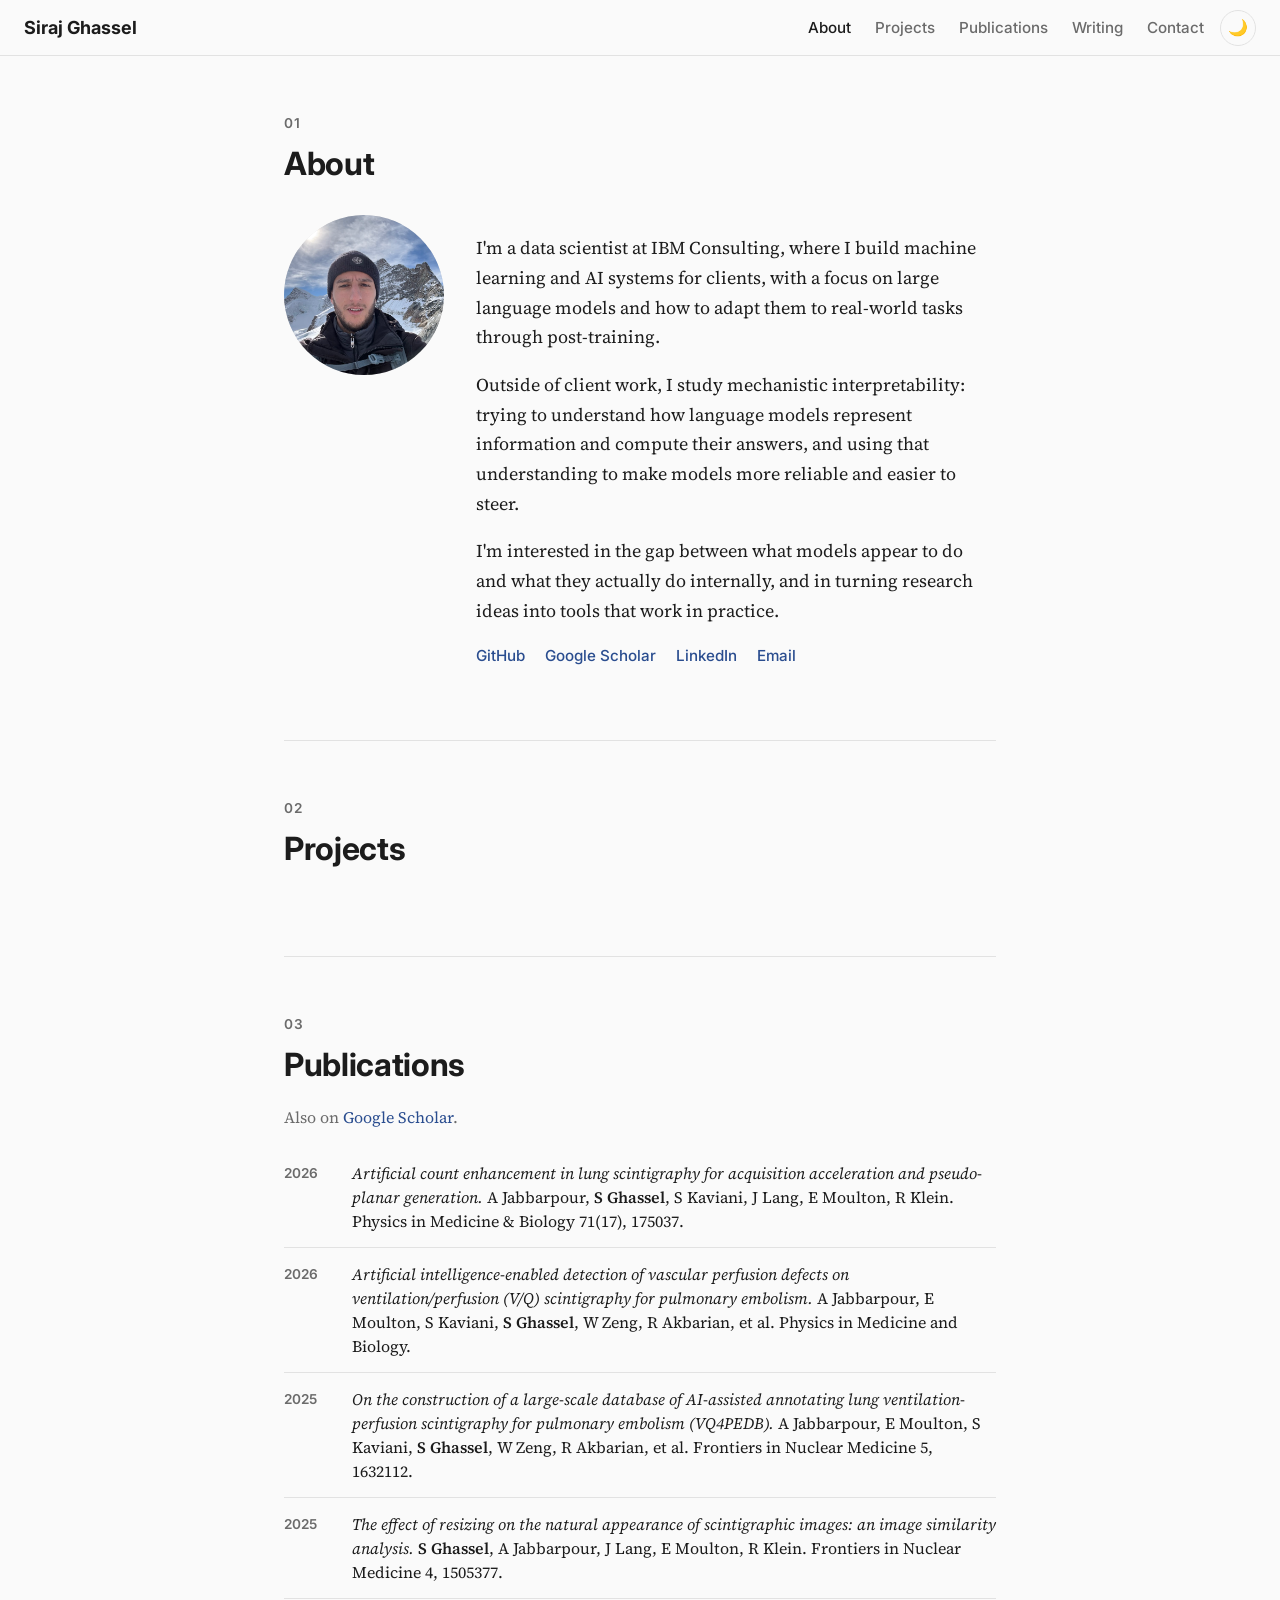
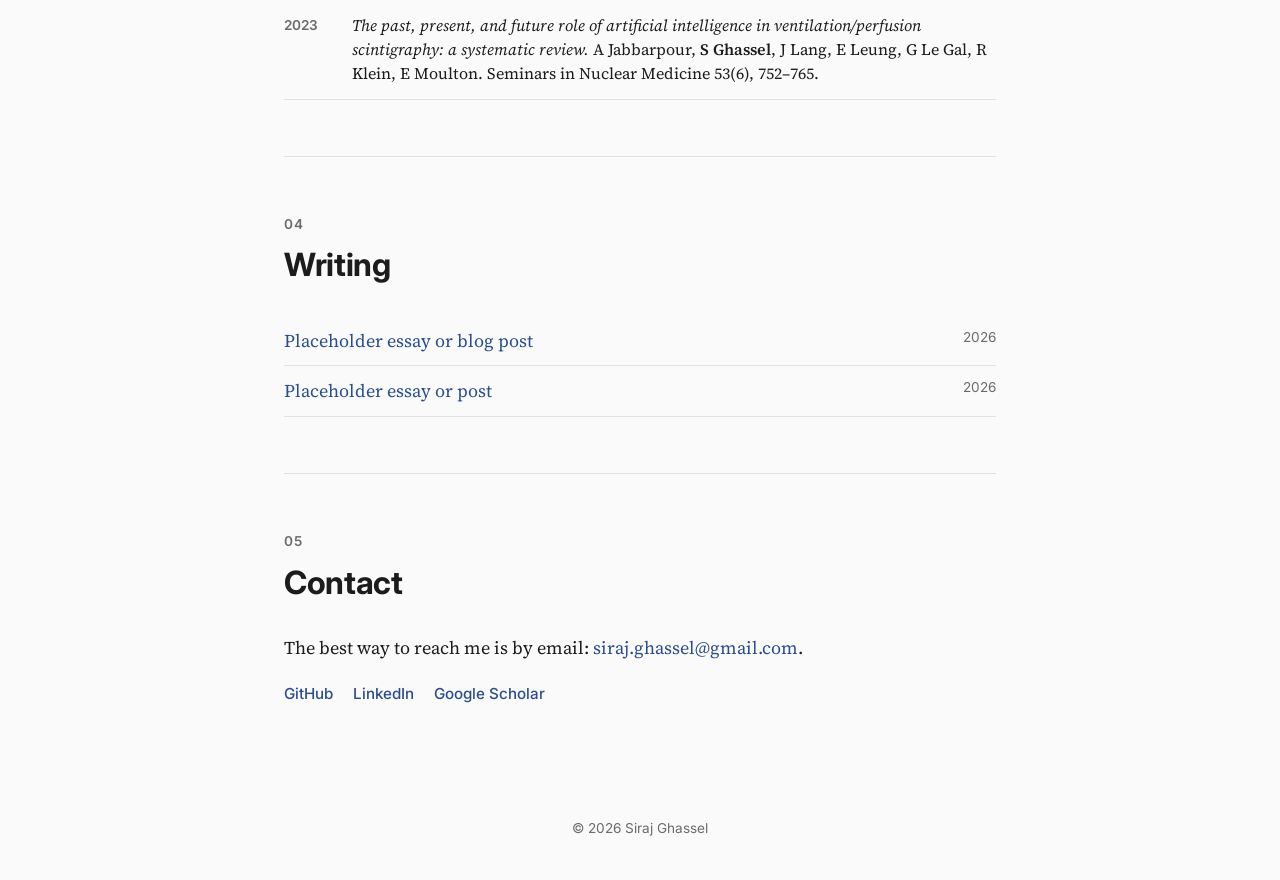
==== index.html @ a56fb069 "Add personal website Co-Authored-By: Claude Sonnet 5.5 <noreply@anthropic.com>" ====
<!doctype html>
<html lang="en">
<head>
  <meta charset="utf-8">
  <meta name="viewport" content="width=device-width, initial-scale=1">
  <title>Siraj Ghassel</title>
  <meta name="description" content="Data scientist working on LLM post-training and mechanistic interpretability.">
  <link rel="icon" href="assets/favicon.svg" type="image/svg+xml">
  <link rel="preconnect" href="https://fonts.googleapis.com">
  <link rel="preconnect" href="https://fonts.gstatic.com" crossorigin>
  <link href="https://fonts.googleapis.com/css2?family=Inter:wght@500;600;700&family=Source+Serif+4:ital,wght@0,400;0,600;1,400&display=swap" rel="stylesheet">
  <script>
    try {
      var t = localStorage.getItem("theme");
      if (t) document.documentElement.dataset.theme = t;
    } catch (e) {}
  </script>
  <link rel="stylesheet" href="style.css">
</head>
<body>
  <header class="nav">
    <a class="brand" href="#about">Siraj Ghassel</a>
    <div class="nav-right">
      <button class="theme-toggle" aria-label="Toggle dark mode">🌙</button>
      <button class="menu-toggle" aria-label="Toggle menu" aria-expanded="false">☰</button>
    </div>
    <nav id="nav-links">
      <a href="#about">About</a>
      <a href="#projects">Projects</a>
      <a href="#publications">Publications</a>
      <a href="#writing">Writing</a>
      <a href="#contact">Contact</a>
    </nav>
  </header>

  <main>
    <section id="about">
      <p class="num">01</p>
      <h2>About</h2>
      <div class="about-grid">
        <img class="photo" src="assets/photo.jpg" alt="Photo of Siraj Ghassel">
        <div>
          <!-- TODO: replace with your own bio -->
          <p>I'm a data scientist at IBM Consulting, where I build machine learning and AI systems for clients, with a focus on large language models and how to adapt them to real-world tasks through post-training.</p>
          <p>Outside of client work, I study mechanistic interpretability: trying to understand how language models represent information and compute their answers, and using that understanding to make models more reliable and easier to steer.</p>
          <p>I'm interested in the gap between what models appear to do and what they actually do internally, and in turning research ideas into tools that work in practice.</p>
          <p class="links">
            <a href="https://github.com/sirajghassel">GitHub</a>
            <a href="https://scholar.google.com/citations?hl=en&user=RYh_AkIAAAAJ">Google Scholar</a>
            <a href="#">LinkedIn</a>
            <a href="mailto:siraj.ghassel@gmail.com">Email</a>
          </p>
        </div>
      </div>
    </section>

    <section id="projects">
      <p class="num">02</p>
      <h2>Projects</h2>
      <!-- TODO: add projects -->
    </section>

    <section id="publications">
      <p class="num">03</p>
      <h2>Publications</h2>
      <p class="meta-line">Also on <a href="https://scholar.google.com/citations?hl=en&amp;user=RYh_AkIAAAAJ">Google Scholar</a>.</p>
      <ul class="pubs">
        <li><span class="year">2026</span><div><i>Artificial count enhancement in lung scintigraphy for acquisition acceleration and pseudo-planar generation.</i> A Jabbarpour, <b>S Ghassel</b>, S Kaviani, J Lang, E Moulton, R Klein. Physics in Medicine &amp; Biology 71(17), 175037.</div></li>
        <li><span class="year">2026</span><div><i>Artificial intelligence-enabled detection of vascular perfusion defects on ventilation/perfusion (V/Q) scintigraphy for pulmonary embolism.</i> A Jabbarpour, E Moulton, S Kaviani, <b>S Ghassel</b>, W Zeng, R Akbarian, et al. Physics in Medicine and Biology.</div></li>
        <li><span class="year">2025</span><div><i>On the construction of a large-scale database of AI-assisted annotating lung ventilation-perfusion scintigraphy for pulmonary embolism (VQ4PEDB).</i> A Jabbarpour, E Moulton, S Kaviani, <b>S Ghassel</b>, W Zeng, R Akbarian, et al. Frontiers in Nuclear Medicine 5, 1632112.</div></li>
        <li><span class="year">2025</span><div><i>The effect of resizing on the natural appearance of scintigraphic images: an image similarity analysis.</i> <b>S Ghassel</b>, A Jabbarpour, J Lang, E Moulton, R Klein. Frontiers in Nuclear Medicine 4, 1505377.</div></li>
        <li><span class="year">2023</span><div><i>The past, present, and future role of artificial intelligence in ventilation/perfusion scintigraphy: a systematic review.</i> A Jabbarpour, <b>S Ghassel</b>, J Lang, E Leung, G Le Gal, R Klein, E Moulton. Seminars in Nuclear Medicine 53(6), 752&ndash;765.</div></li>
      </ul>
    </section>

    <section id="writing">
      <p class="num">04</p>
      <h2>Writing</h2>
      <!-- TODO: replace with real links -->
      <ul class="list">
        <li><a href="#">Placeholder essay or blog post</a> <span class="meta">2026</span></li>
        <li><a href="#">Placeholder essay or post</a> <span class="meta">2026</span></li>
      </ul>
    </section>

    <section id="contact">
      <p class="num">05</p>
      <h2>Contact</h2>
      <p>The best way to reach me is by email: <a href="mailto:siraj.ghassel@gmail.com">siraj.ghassel@gmail.com</a>.</p>
      <p class="links">
        <a href="https://github.com/sirajghassel">GitHub</a>
        <a href="#">LinkedIn</a>
        <a href="https://scholar.google.com/citations?hl=en&user=RYh_AkIAAAAJ">Google Scholar</a>
      </p>
    </section>
  </main>

  <footer>&copy; <span id="year"></span> Siraj Ghassel</footer>
  <script src="script.js"></script>
</body>
</html>
---- style.css ----
:root {
  --bg: #fafafa;
  --fg: #1c1c1c;
  --muted: #6b6b6b;
  --line: #e2e2e2;
  --card: #ffffff;
  --accent: #2a4d8f;
  --sans: "Inter", system-ui, -apple-system, "Segoe UI", sans-serif;
  --serif: "Source Serif 4", Georgia, serif;
}

@media (prefers-color-scheme: dark) {
  :root:not([data-theme="light"]) {
    --bg: #131313;
    --fg: #e8e8e8;
    --muted: #9a9a9a;
    --line: #2c2c2c;
    --card: #1b1b1b;
    --accent: #8fb0ff;
  }
}

:root[data-theme="dark"] {
  --bg: #131313;
  --fg: #e8e8e8;
  --muted: #9a9a9a;
  --line: #2c2c2c;
  --card: #1b1b1b;
  --accent: #8fb0ff;
}

.theme-toggle {
  background: none; border: 1px solid var(--line); color: var(--fg);
  width: 36px; height: 36px; border-radius: 50%;
  font-size: 1rem; line-height: 1; cursor: pointer;
}
.theme-toggle:hover { border-color: var(--muted); }
.nav-right { display: flex; align-items: center; gap: 12px; order: 3; }
.nav nav { margin-left: auto; margin-right: 16px; }

* { box-sizing: border-box; }
html { scroll-behavior: smooth; scroll-padding-top: 72px; }

body {
  margin: 0;
  background: var(--bg);
  color: var(--fg);
  font-family: var(--serif);
  font-size: 1.125rem;
  line-height: 1.65;
}

a { color: var(--accent); text-decoration: none; }
a:hover { text-decoration: underline; }
code { font-size: 0.9em; background: var(--line); padding: 0.1em 0.35em; border-radius: 3px; }

h2, h3, .brand, nav a, .num, .card-num {
  font-family: var(--sans);
}

/* Nav */
.nav {
  position: fixed;
  top: 0; left: 0; right: 0;
  z-index: 10;
  display: flex;
  align-items: center;
  justify-content: space-between;
  padding: 0 24px;
  height: 56px;
  background: color-mix(in srgb, var(--bg) 90%, transparent);
  backdrop-filter: blur(8px);
  border-bottom: 1px solid var(--line);
}
.brand { font-weight: 700; color: var(--fg); }
nav { display: flex; gap: 24px; }
nav a { color: var(--muted); font-weight: 500; font-size: 0.95rem; }
nav a:hover, nav a.active { color: var(--fg); text-decoration: none; }
.menu-toggle {
  display: none;
  background: none; border: 0; color: var(--fg);
  font-size: 1.4rem; cursor: pointer;
}

/* Layout */
main { max-width: 760px; margin: 0 auto; padding: 56px 24px 0; }
section { padding: 56px 0; border-bottom: 1px solid var(--line); }
section:last-child { border-bottom: 0; }

.num { margin: 0; color: var(--muted); font-size: 0.85rem; font-weight: 600; letter-spacing: 0.08em; }
h2 { margin: 4px 0 24px; font-size: 2rem; font-weight: 700; letter-spacing: -0.01em; }
h3 { margin: 0 0 6px; font-size: 1.15rem; font-weight: 600; }

.about-grid { display: grid; grid-template-columns: 160px 1fr; gap: 32px; align-items: start; }
.photo { width: 160px; height: 160px; border-radius: 50%; object-fit: cover; object-position: 43% 45%; background: var(--line); }

.links { display: flex; flex-wrap: wrap; gap: 8px 20px; font-family: var(--sans); font-size: 0.95rem; font-weight: 500; }

.card {
  position: relative;
  padding: 20px 24px 20px 64px;
  margin-bottom: 16px;
  background: var(--card);
  border: 1px solid var(--line);
  border-radius: 8px;
}
.card p { margin: 0; color: var(--muted); }
.card-num { position: absolute; left: 24px; top: 22px; color: var(--muted); font-size: 0.85rem; font-weight: 600; }

.list { list-style: none; margin: 0; padding: 0; }
.list li { display: flex; justify-content: space-between; gap: 16px; padding: 10px 0; border-bottom: 1px solid var(--line); }
.meta { color: var(--muted); font-family: var(--sans); font-size: 0.85rem; white-space: nowrap; }

.meta-line { margin-top: -12px; color: var(--muted); font-size: 1rem; }
.pubs { list-style: none; margin: 0; padding: 0; }
.pubs li { display: grid; grid-template-columns: 56px 1fr; gap: 12px; padding: 14px 0; border-bottom: 1px solid var(--line); font-size: 1rem; line-height: 1.5; }
.pubs .year { font-family: var(--sans); font-size: 0.85rem; font-weight: 600; color: var(--muted); padding-top: 2px; }
.pubs b { font-weight: 600; }

footer { text-align: center; padding: 40px 24px; color: var(--muted); font-family: var(--sans); font-size: 0.85rem; }

/* Mobile */
@media (max-width: 640px) {
  .menu-toggle { display: block; }
  nav {
    display: none;
    position: absolute; top: 56px; left: 0; right: 0;
    flex-direction: column; gap: 0;
    background: var(--bg);
    border-bottom: 1px solid var(--line);
  }
  nav.open { display: flex; }
  nav a { padding: 14px 24px; }
  .about-grid { grid-template-columns: 1fr; }
  h2 { font-size: 1.6rem; }
}
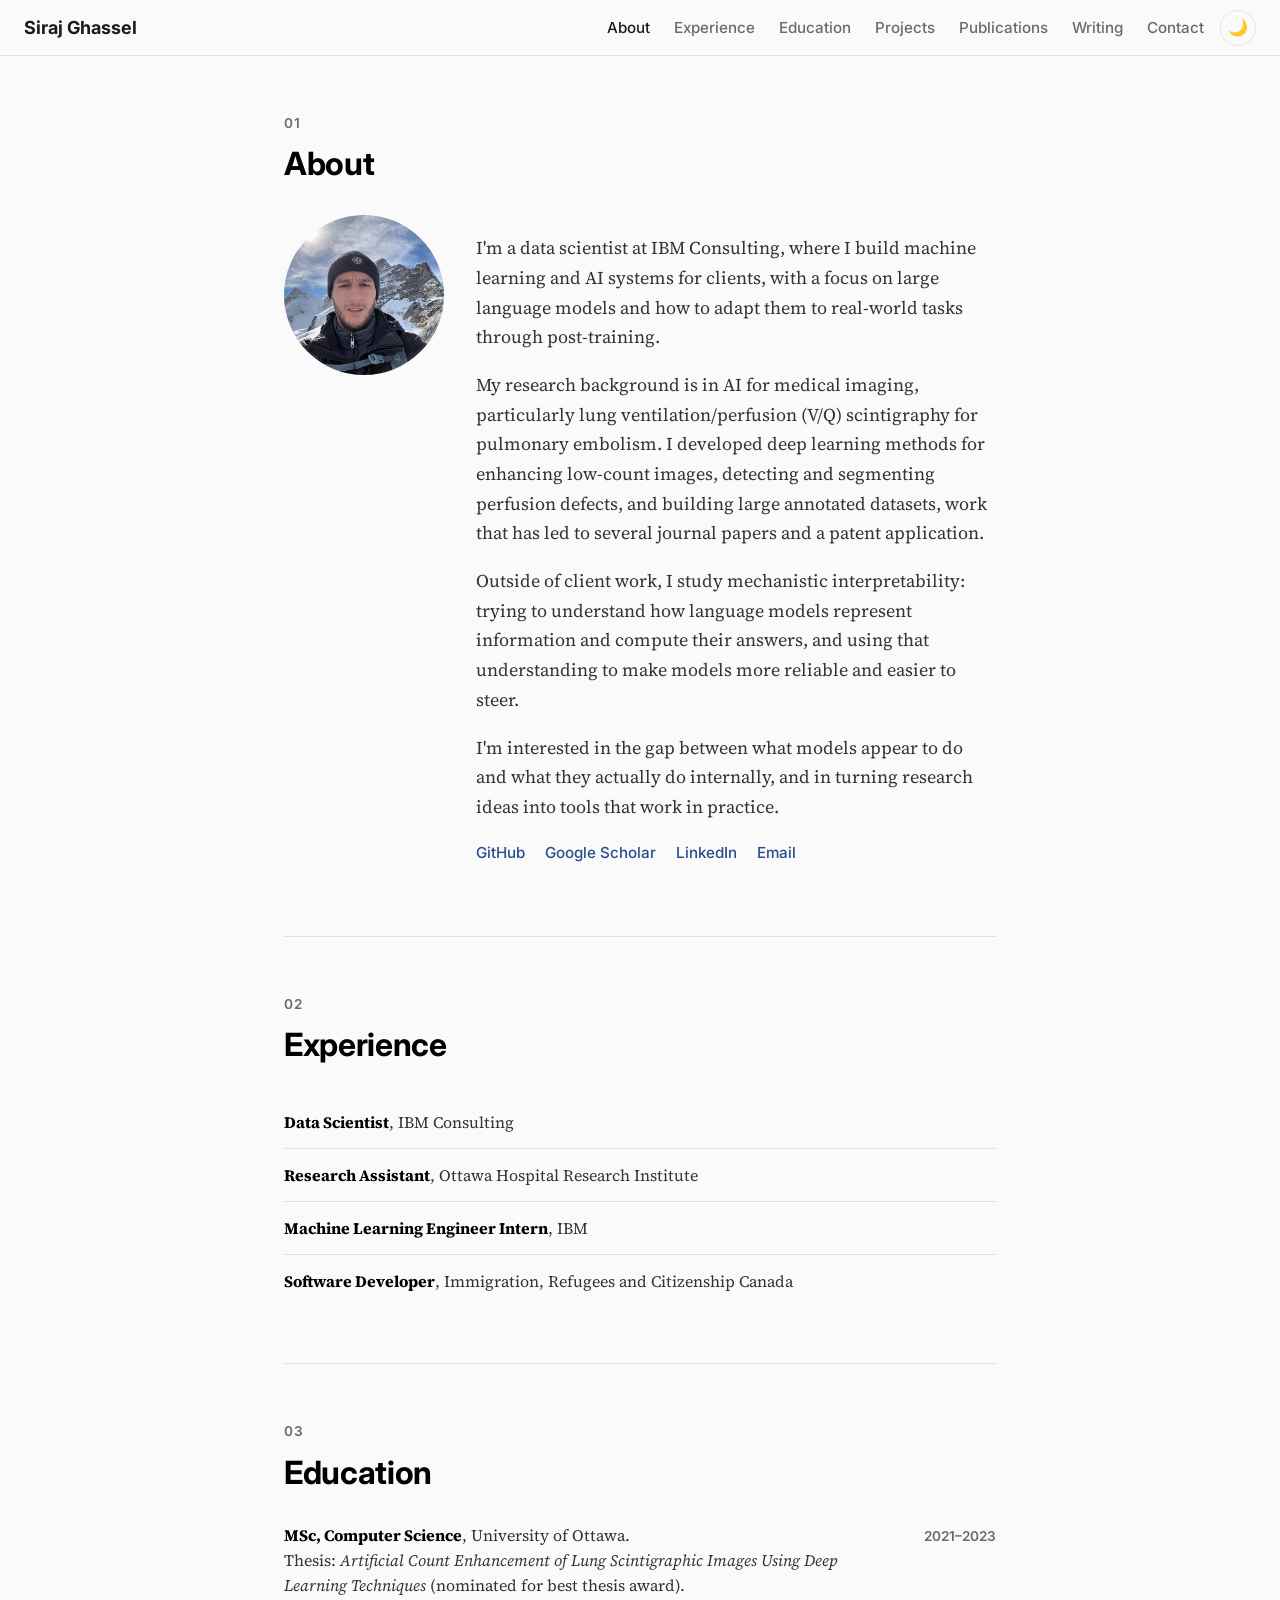
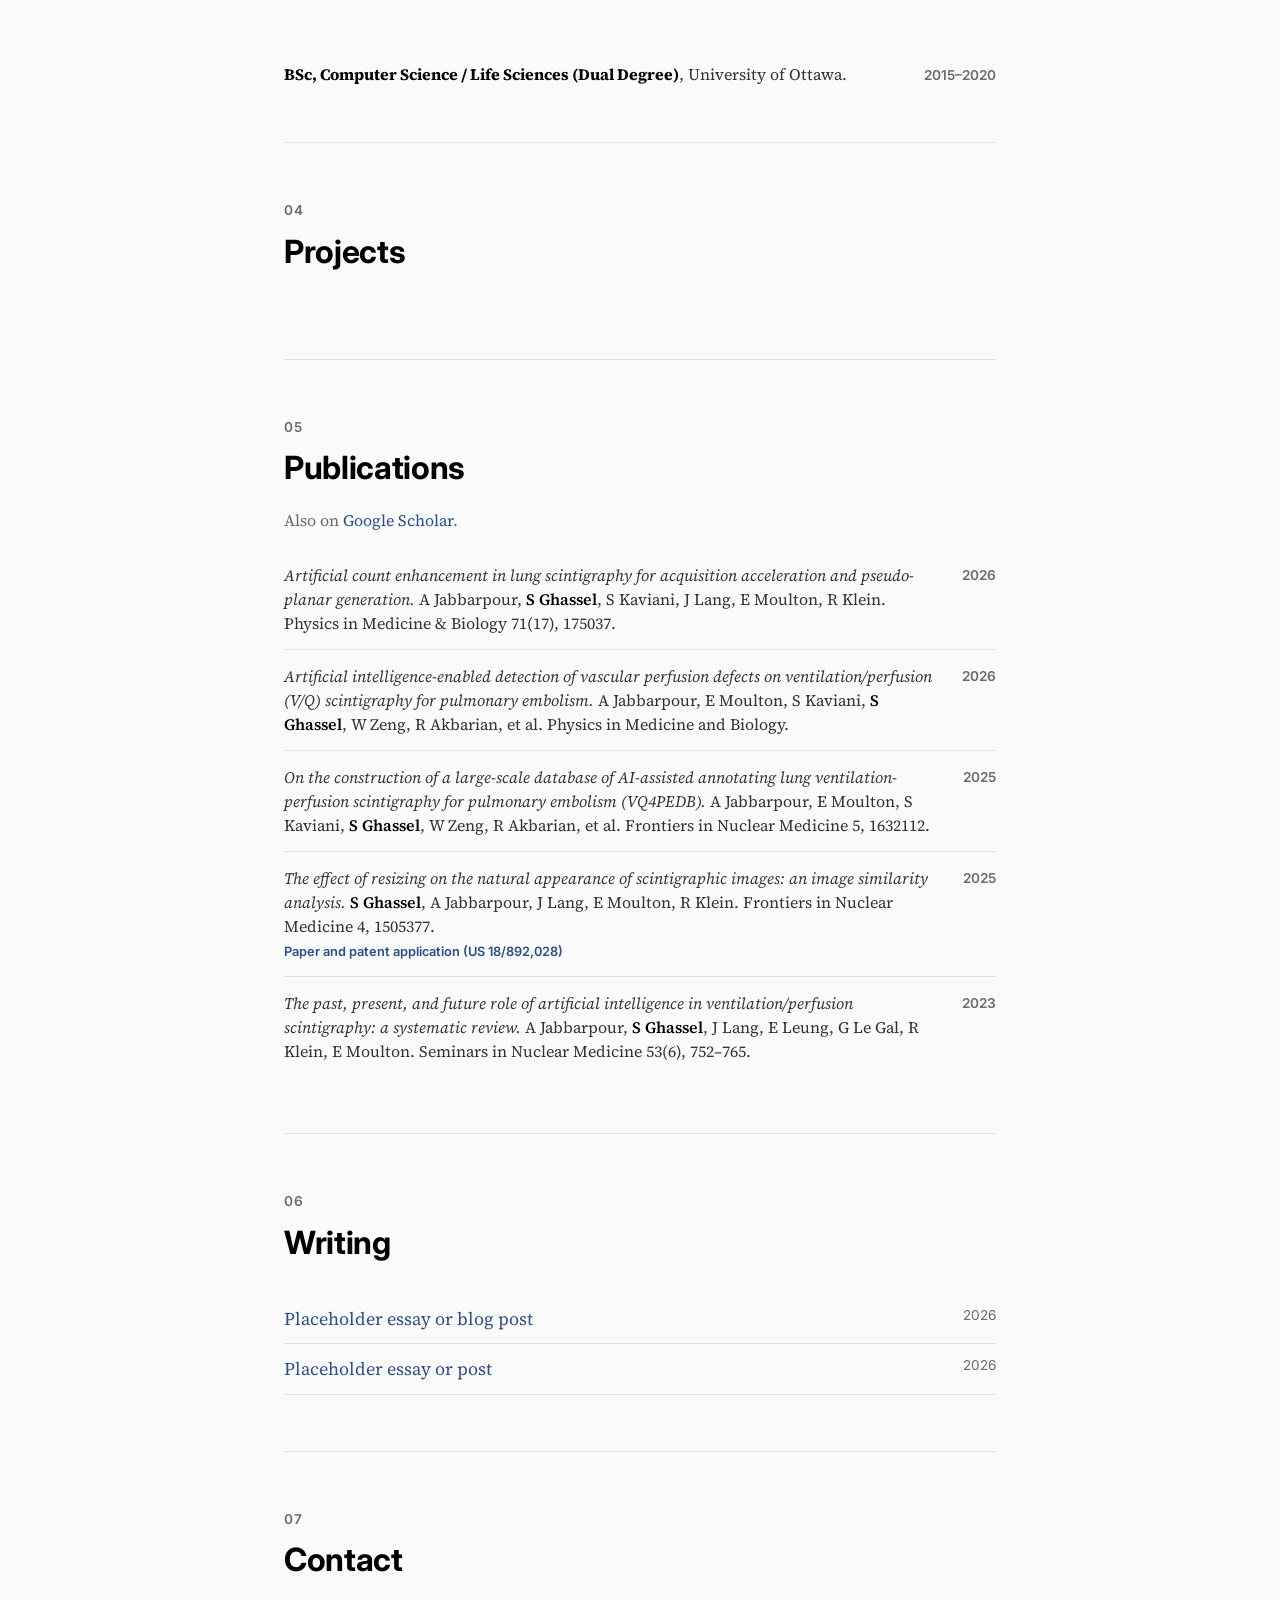
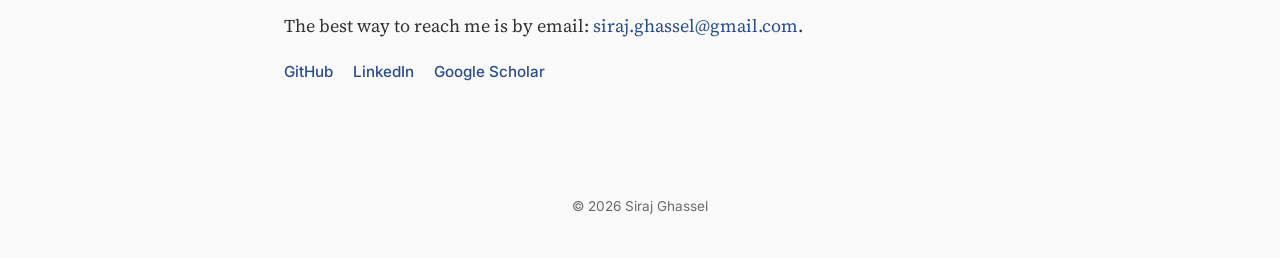
==== commit de501695: "Add experience, education, publications, projects, dark mode, and layout updates Co-Authored-By: Cla" ====
--- a/index.html
+++ b/index.html
@@ -8,7 +8,7 @@
   <link rel="icon" href="assets/favicon.svg" type="image/svg+xml">
   <link rel="preconnect" href="https://fonts.googleapis.com">
   <link rel="preconnect" href="https://fonts.gstatic.com" crossorigin>
-  <link href="https://fonts.googleapis.com/css2?family=Inter:wght@500;600;700&family=Source+Serif+4:ital,wght@0,400;0,600;1,400&display=swap" rel="stylesheet">
+  <link href="https://fonts.googleapis.com/css2?family=Inter:wght@500;600;700&family=Source+Serif+4:ital,wght@0,400;0,600;0,700;1,400&display=swap" rel="stylesheet">
   <script>
     try {
       var t = localStorage.getItem("theme");
@@ -26,6 +26,8 @@
     </div>
     <nav id="nav-links">
       <a href="#about">About</a>
+      <a href="#experience">Experience</a>
+      <a href="#education">Education</a>
       <a href="#projects">Projects</a>
       <a href="#publications">Publications</a>
       <a href="#writing">Writing</a>
@@ -42,39 +44,60 @@
         <div>
           <!-- TODO: replace with your own bio -->
           <p>I'm a data scientist at IBM Consulting, where I build machine learning and AI systems for clients, with a focus on large language models and how to adapt them to real-world tasks through post-training.</p>
+          <p>My research background is in AI for medical imaging, particularly lung ventilation/perfusion (V/Q) scintigraphy for pulmonary embolism. I developed deep learning methods for enhancing low-count images, detecting and segmenting perfusion defects, and building large annotated datasets, work that has led to several journal papers and a patent application.</p>
           <p>Outside of client work, I study mechanistic interpretability: trying to understand how language models represent information and compute their answers, and using that understanding to make models more reliable and easier to steer.</p>
           <p>I'm interested in the gap between what models appear to do and what they actually do internally, and in turning research ideas into tools that work in practice.</p>
           <p class="links">
-            <a href="https://github.com/sirajghassel">GitHub</a>
-            <a href="https://scholar.google.com/citations?hl=en&user=RYh_AkIAAAAJ">Google Scholar</a>
-            <a href="#">LinkedIn</a>
+            <a href="https://github.com/sirajghassel" target="_blank" rel="noopener noreferrer">GitHub</a>
+            <a href="https://scholar.google.com/citations?hl=en&user=RYh_AkIAAAAJ" target="_blank" rel="noopener noreferrer">Google Scholar</a>
+            <a href="https://www.linkedin.com/in/siraj-ghassel/" target="_blank" rel="noopener noreferrer">LinkedIn</a>
             <a href="mailto:siraj.ghassel@gmail.com">Email</a>
           </p>
         </div>
       </div>
     </section>
 
+    <section id="experience">
+      <p class="num">02</p>
+      <h2>Experience</h2>
+      <ul class="rows plain">
+        <li><div><strong>Data Scientist</strong>, IBM Consulting</div></li>
+        <li><div><strong>Research Assistant</strong>, Ottawa Hospital Research Institute</div></li>
+        <li><div><strong>Machine Learning Engineer Intern</strong>, IBM</div></li>
+        <li><div><strong>Software Developer</strong>, Immigration, Refugees and Citizenship Canada</div></li>
+      </ul>
+    </section>
+
+    <section id="education">
+      <p class="num">03</p>
+      <h2>Education</h2>
+      <ul class="edu">
+        <li><span class="edu-dates">2021&ndash;2023</span><div><strong>MSc, Computer Science</strong>, University of Ottawa.<br>Thesis: <i>Artificial Count Enhancement of Lung Scintigraphic Images Using Deep Learning Techniques</i> (nominated for best thesis award).</div></li>
+        <li><span class="edu-dates">2015&ndash;2020</span><div><strong>BSc, Computer Science / Life Sciences (Dual Degree)</strong>, University of Ottawa.</div></li>
+      </ul>
+    </section>
+
     <section id="projects">
-      <p class="num">02</p>
+      <p class="num">04</p>
       <h2>Projects</h2>
       <!-- TODO: add projects -->
     </section>
 
     <section id="publications">
-      <p class="num">03</p>
+      <p class="num">05</p>
       <h2>Publications</h2>
-      <p class="meta-line">Also on <a href="https://scholar.google.com/citations?hl=en&amp;user=RYh_AkIAAAAJ">Google Scholar</a>.</p>
+      <p class="meta-line">Also on <a href="https://scholar.google.com/citations?hl=en&amp;user=RYh_AkIAAAAJ" target="_blank" rel="noopener noreferrer">Google Scholar</a>.</p>
       <ul class="pubs">
         <li><span class="year">2026</span><div><i>Artificial count enhancement in lung scintigraphy for acquisition acceleration and pseudo-planar generation.</i> A Jabbarpour, <b>S Ghassel</b>, S Kaviani, J Lang, E Moulton, R Klein. Physics in Medicine &amp; Biology 71(17), 175037.</div></li>
         <li><span class="year">2026</span><div><i>Artificial intelligence-enabled detection of vascular perfusion defects on ventilation/perfusion (V/Q) scintigraphy for pulmonary embolism.</i> A Jabbarpour, E Moulton, S Kaviani, <b>S Ghassel</b>, W Zeng, R Akbarian, et al. Physics in Medicine and Biology.</div></li>
         <li><span class="year">2025</span><div><i>On the construction of a large-scale database of AI-assisted annotating lung ventilation-perfusion scintigraphy for pulmonary embolism (VQ4PEDB).</i> A Jabbarpour, E Moulton, S Kaviani, <b>S Ghassel</b>, W Zeng, R Akbarian, et al. Frontiers in Nuclear Medicine 5, 1632112.</div></li>
-        <li><span class="year">2025</span><div><i>The effect of resizing on the natural appearance of scintigraphic images: an image similarity analysis.</i> <b>S Ghassel</b>, A Jabbarpour, J Lang, E Moulton, R Klein. Frontiers in Nuclear Medicine 4, 1505377.</div></li>
+        <li><span class="year">2025</span><div><i>The effect of resizing on the natural appearance of scintigraphic images: an image similarity analysis.</i> <b>S Ghassel</b>, A Jabbarpour, J Lang, E Moulton, R Klein. Frontiers in Nuclear Medicine 4, 1505377.<br><span class="tag">Paper and patent application (US 18/892,028)</span></div></li>
         <li><span class="year">2023</span><div><i>The past, present, and future role of artificial intelligence in ventilation/perfusion scintigraphy: a systematic review.</i> A Jabbarpour, <b>S Ghassel</b>, J Lang, E Leung, G Le Gal, R Klein, E Moulton. Seminars in Nuclear Medicine 53(6), 752&ndash;765.</div></li>
       </ul>
     </section>
 
     <section id="writing">
-      <p class="num">04</p>
+      <p class="num">06</p>
       <h2>Writing</h2>
       <!-- TODO: replace with real links -->
       <ul class="list">
@@ -84,13 +107,13 @@
     </section>
 
     <section id="contact">
-      <p class="num">05</p>
+      <p class="num">07</p>
       <h2>Contact</h2>
       <p>The best way to reach me is by email: <a href="mailto:siraj.ghassel@gmail.com">siraj.ghassel@gmail.com</a>.</p>
       <p class="links">
-        <a href="https://github.com/sirajghassel">GitHub</a>
-        <a href="#">LinkedIn</a>
-        <a href="https://scholar.google.com/citations?hl=en&user=RYh_AkIAAAAJ">Google Scholar</a>
+        <a href="https://github.com/sirajghassel" target="_blank" rel="noopener noreferrer">GitHub</a>
+        <a href="https://www.linkedin.com/in/siraj-ghassel/" target="_blank" rel="noopener noreferrer">LinkedIn</a>
+        <a href="https://scholar.google.com/citations?hl=en&user=RYh_AkIAAAAJ" target="_blank" rel="noopener noreferrer">Google Scholar</a>
       </p>
     </section>
   </main>
--- a/style.css
+++ b/style.css
@@ -1,6 +1,8 @@
 :root {
   --bg: #fafafa;
   --fg: #1c1c1c;
+  --text: #333333;
+  --strong: #000000;
   --muted: #6b6b6b;
   --line: #e2e2e2;
   --card: #ffffff;
@@ -13,6 +15,8 @@
   :root:not([data-theme="light"]) {
     --bg: #131313;
     --fg: #e8e8e8;
+    --text: #b4b4b4;
+    --strong: #ffffff;
     --muted: #9a9a9a;
     --line: #2c2c2c;
     --card: #1b1b1b;
@@ -23,6 +27,8 @@
 :root[data-theme="dark"] {
   --bg: #131313;
   --fg: #e8e8e8;
+  --text: #b4b4b4;
+  --strong: #ffffff;
   --muted: #9a9a9a;
   --line: #2c2c2c;
   --card: #1b1b1b;
@@ -44,7 +50,7 @@
 body {
   margin: 0;
   background: var(--bg);
-  color: var(--fg);
+  color: var(--text);
   font-family: var(--serif);
   font-size: 1.125rem;
   line-height: 1.65;
@@ -112,10 +118,25 @@
 .meta { color: var(--muted); font-family: var(--sans); font-size: 0.85rem; white-space: nowrap; }
 
 .meta-line { margin-top: -12px; color: var(--muted); font-size: 1rem; }
-.pubs { list-style: none; margin: 0; padding: 0; }
-.pubs li { display: grid; grid-template-columns: 56px 1fr; gap: 12px; padding: 14px 0; border-bottom: 1px solid var(--line); font-size: 1rem; line-height: 1.5; }
-.pubs .year { font-family: var(--sans); font-size: 0.85rem; font-weight: 600; color: var(--muted); padding-top: 2px; }
+.pubs, .rows { list-style: none; margin: 0; padding: 0; }
+.pubs li, .rows li { display: grid; grid-template-columns: 1fr auto; gap: 12px 24px; padding: 14px 0; border-bottom: 1px solid var(--line); font-size: 1rem; line-height: 1.5; }
+.pubs .year, .rows .year { grid-column: 2; grid-row: 1; white-space: nowrap; text-align: right; font-family: var(--sans); font-size: 0.85rem; font-weight: 600; color: var(--muted); padding-top: 2px; }
+.pubs li:last-child, .rows li:last-child { border-bottom: 0; }
+.rows.plain li { grid-template-columns: 1fr; }
 .pubs b { font-weight: 600; }
+
+.detail { color: var(--muted); font-size: 1rem; }
+
+strong, b, h2, h3 { color: var(--strong); }
+strong, b { font-weight: 700; }
+
+.tag { display: inline-block; margin-top: 4px; font-family: var(--sans); font-size: 0.8rem; font-weight: 600; color: var(--accent); }
+
+
+.edu { list-style: none; margin: 0; padding: 0; }
+.edu li { display: grid; grid-template-columns: 1fr auto; column-gap: 24px; font-size: 1rem; line-height: 1.55; margin: 0 0 64px; }
+.edu li:last-child { margin-bottom: 0; }
+.edu-dates { grid-column: 2; grid-row: 1; text-align: right; font-family: var(--sans); font-size: 0.85rem; font-weight: 600; color: var(--muted); padding-top: 3px; white-space: nowrap; }
 
 footer { text-align: center; padding: 40px 24px; color: var(--muted); font-family: var(--sans); font-size: 0.85rem; }
 
@@ -132,5 +153,7 @@
   nav.open { display: flex; }
   nav a { padding: 14px 24px; }
   .about-grid { grid-template-columns: 1fr; }
-  h2 { font-size: 1.6rem; }
+  .edu li { column-gap: 14px; }
+  .edu-dates { grid-column: 2; grid-row: 1; text-align: right; font-size: 0.78rem; }
+    h2 { font-size: 1.6rem; }
 }
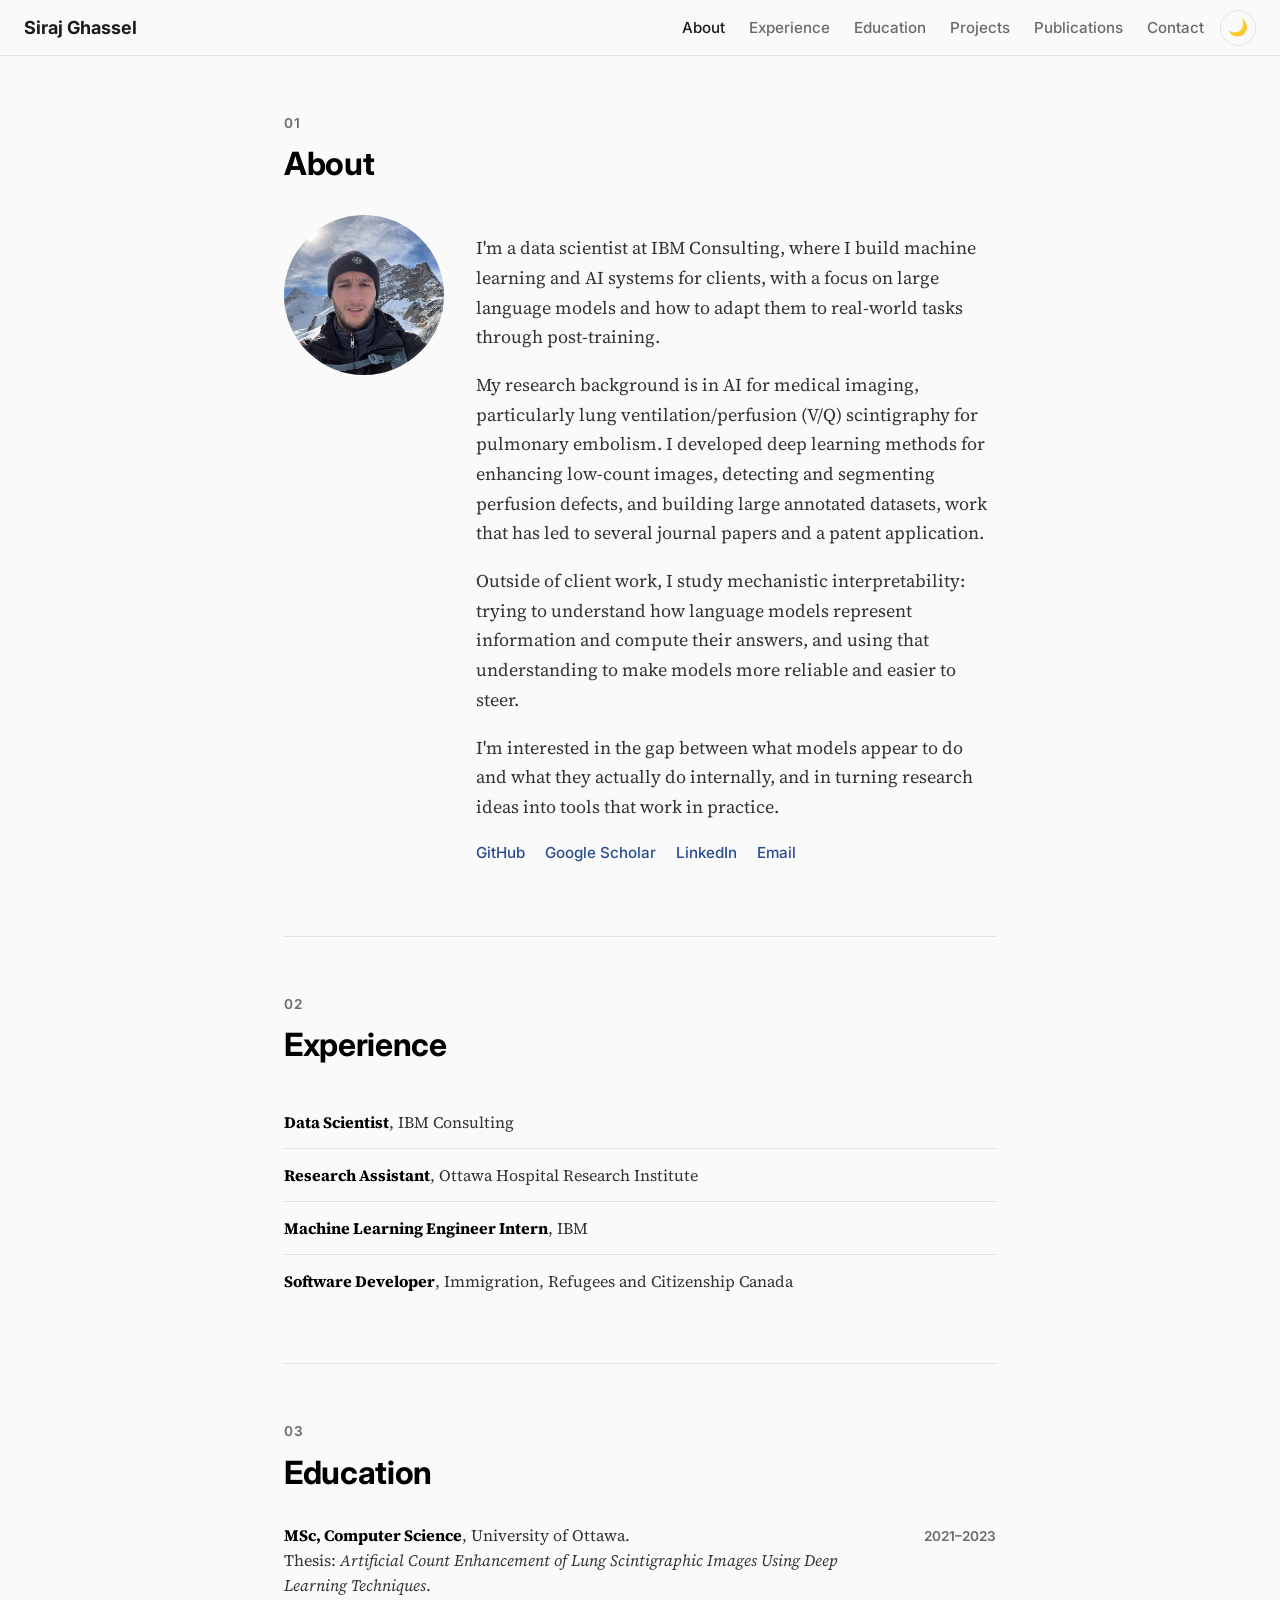
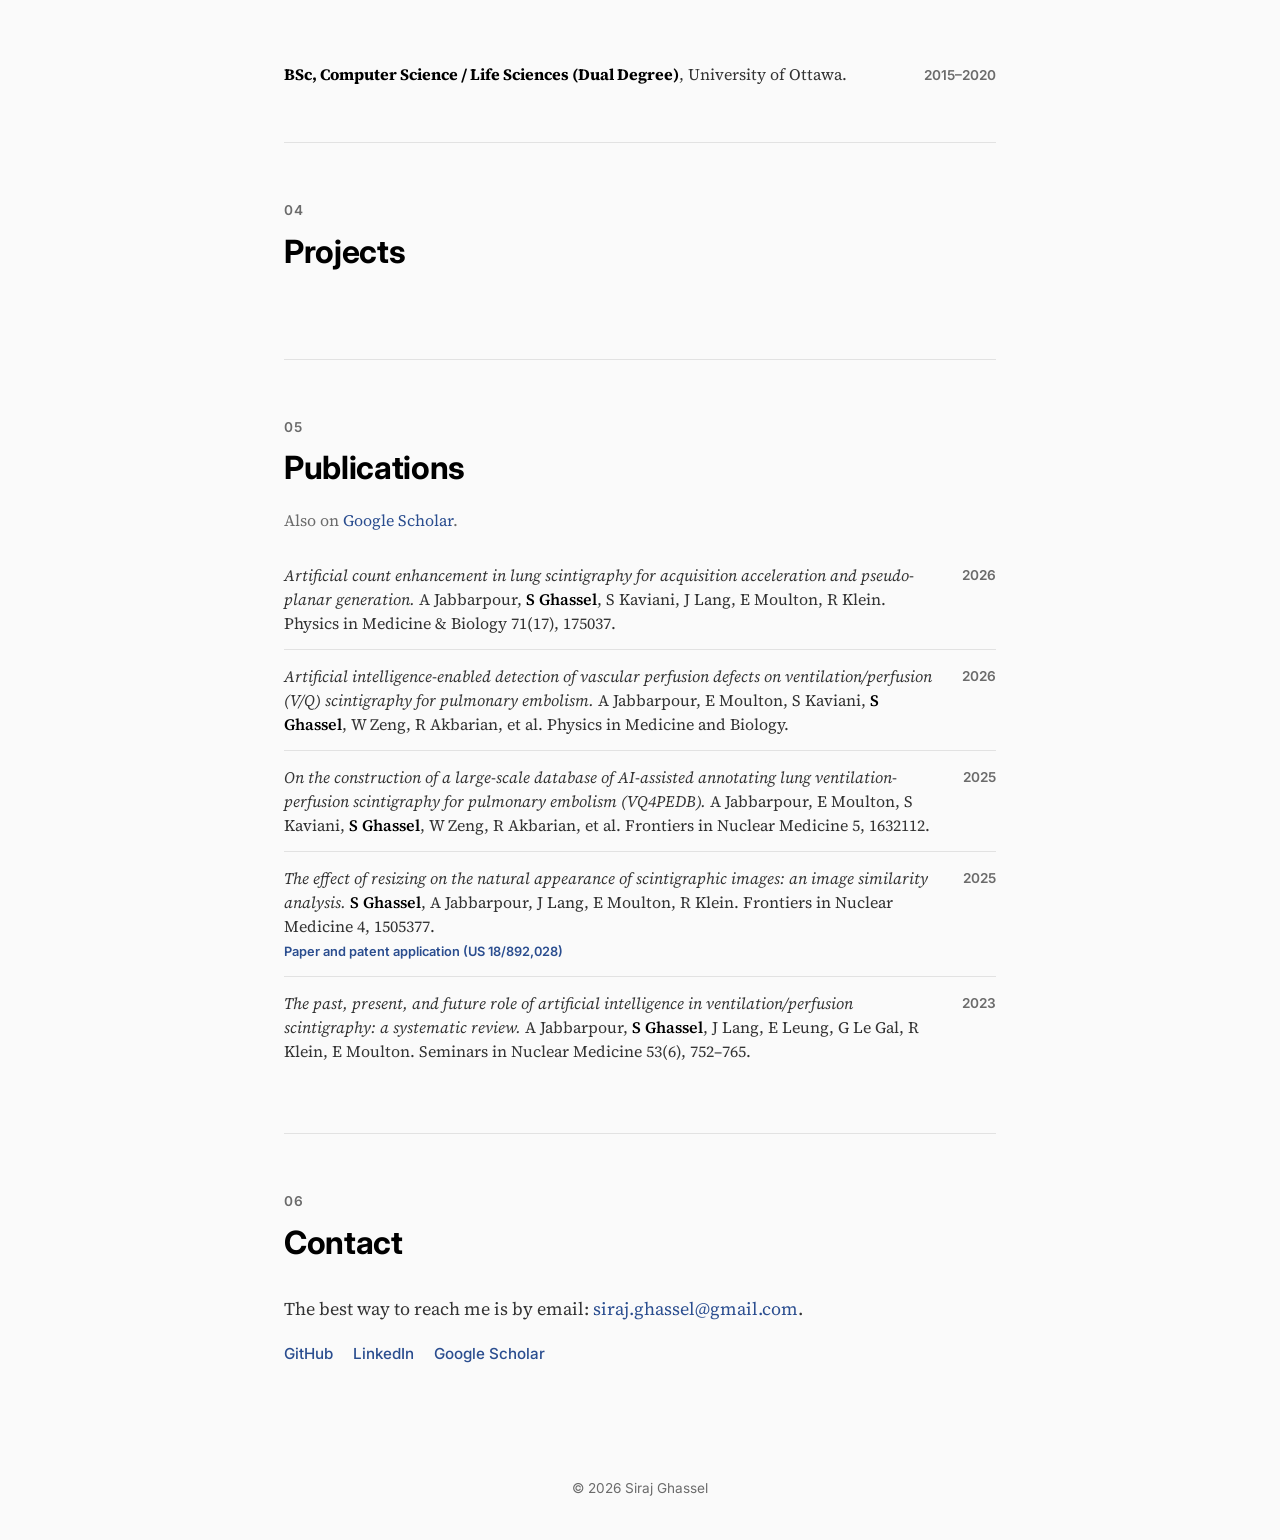
==== commit 3fdca30b: "Remove Writing section and thesis nomination, update README Co-Authored-By: Claude Sonnet 5.5 <norep" ====
--- a/index.html
+++ b/index.html
@@ -30,7 +30,6 @@
       <a href="#education">Education</a>
       <a href="#projects">Projects</a>
       <a href="#publications">Publications</a>
-      <a href="#writing">Writing</a>
       <a href="#contact">Contact</a>
     </nav>
   </header>
@@ -72,7 +71,7 @@
       <p class="num">03</p>
       <h2>Education</h2>
       <ul class="edu">
-        <li><span class="edu-dates">2021&ndash;2023</span><div><strong>MSc, Computer Science</strong>, University of Ottawa.<br>Thesis: <i>Artificial Count Enhancement of Lung Scintigraphic Images Using Deep Learning Techniques</i> (nominated for best thesis award).</div></li>
+        <li><span class="edu-dates">2021&ndash;2023</span><div><strong>MSc, Computer Science</strong>, University of Ottawa.<br>Thesis: <i>Artificial Count Enhancement of Lung Scintigraphic Images Using Deep Learning Techniques</i>.</div></li>
         <li><span class="edu-dates">2015&ndash;2020</span><div><strong>BSc, Computer Science / Life Sciences (Dual Degree)</strong>, University of Ottawa.</div></li>
       </ul>
     </section>
@@ -96,18 +95,8 @@
       </ul>
     </section>
 
-    <section id="writing">
+    <section id="contact">
       <p class="num">06</p>
-      <h2>Writing</h2>
-      <!-- TODO: replace with real links -->
-      <ul class="list">
-        <li><a href="#">Placeholder essay or blog post</a> <span class="meta">2026</span></li>
-        <li><a href="#">Placeholder essay or post</a> <span class="meta">2026</span></li>
-      </ul>
-    </section>
-
-    <section id="contact">
-      <p class="num">07</p>
       <h2>Contact</h2>
       <p>The best way to reach me is by email: <a href="mailto:siraj.ghassel@gmail.com">siraj.ghassel@gmail.com</a>.</p>
       <p class="links">
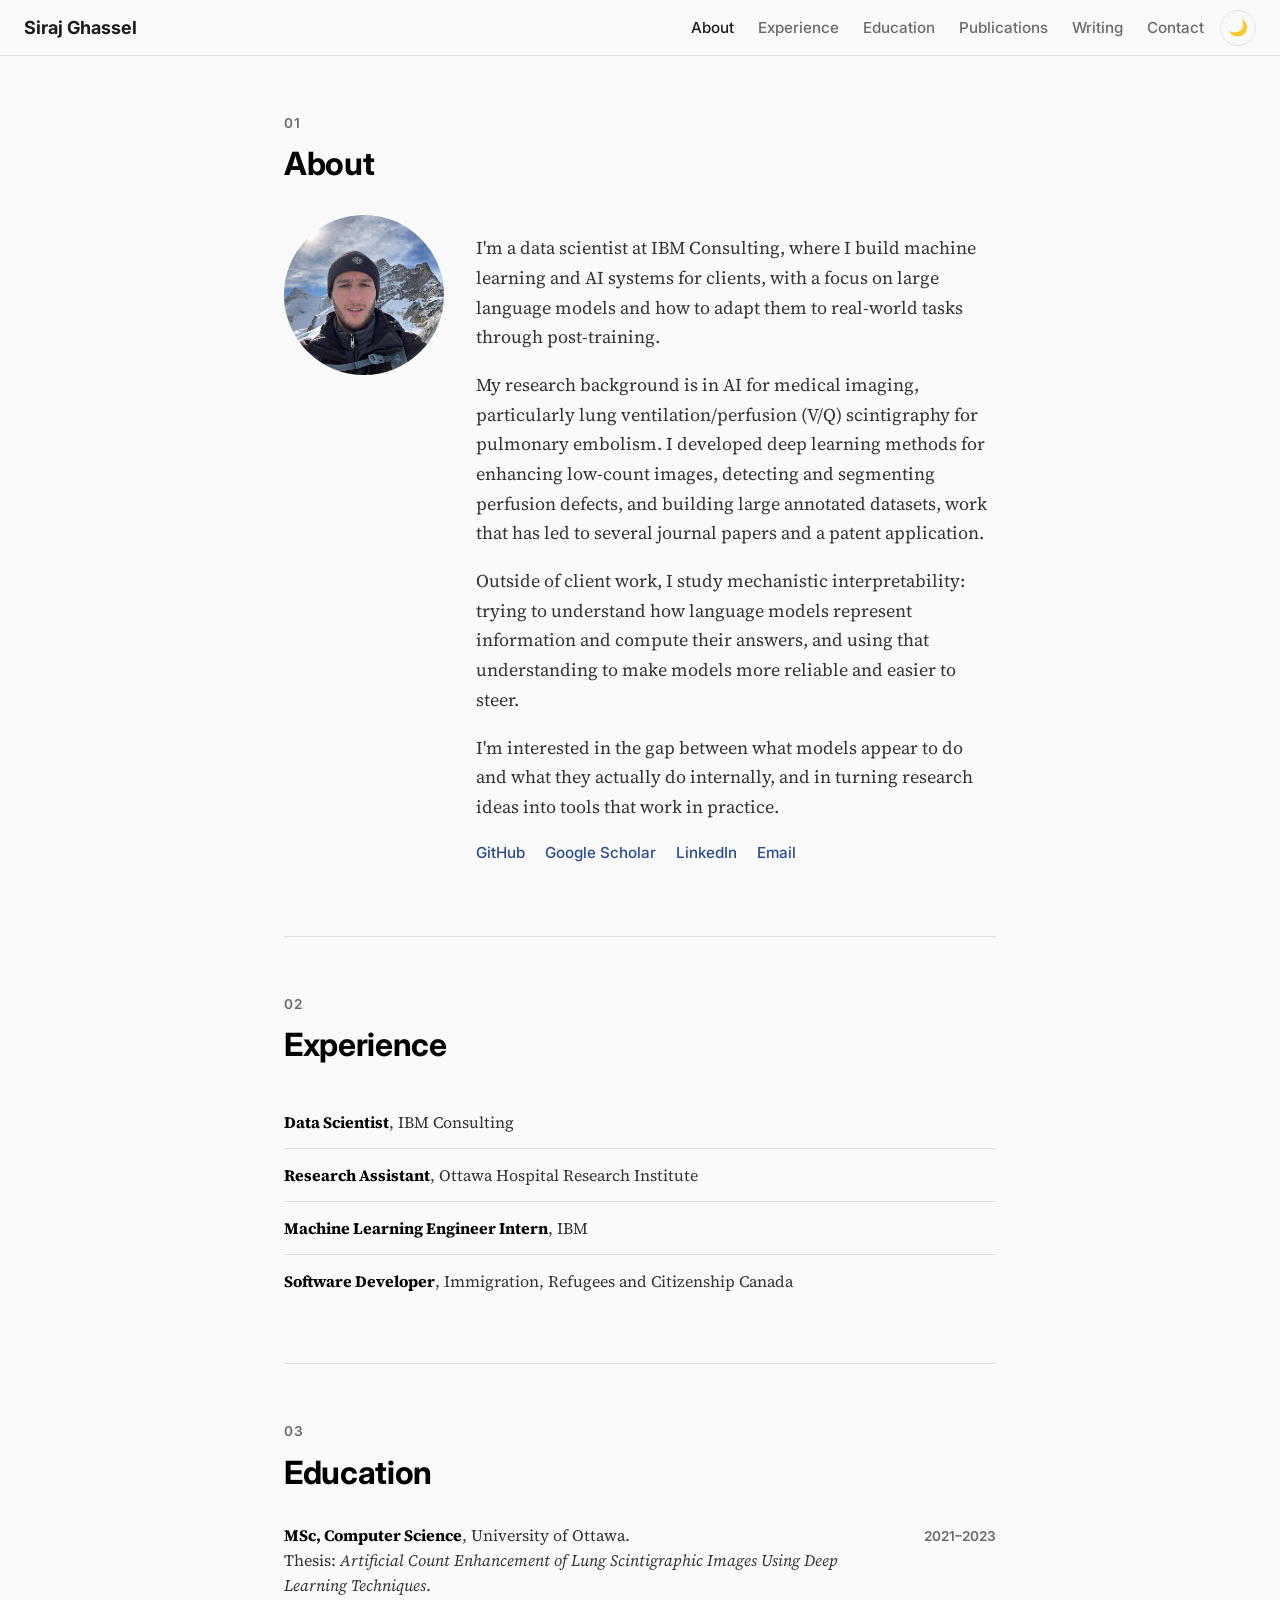
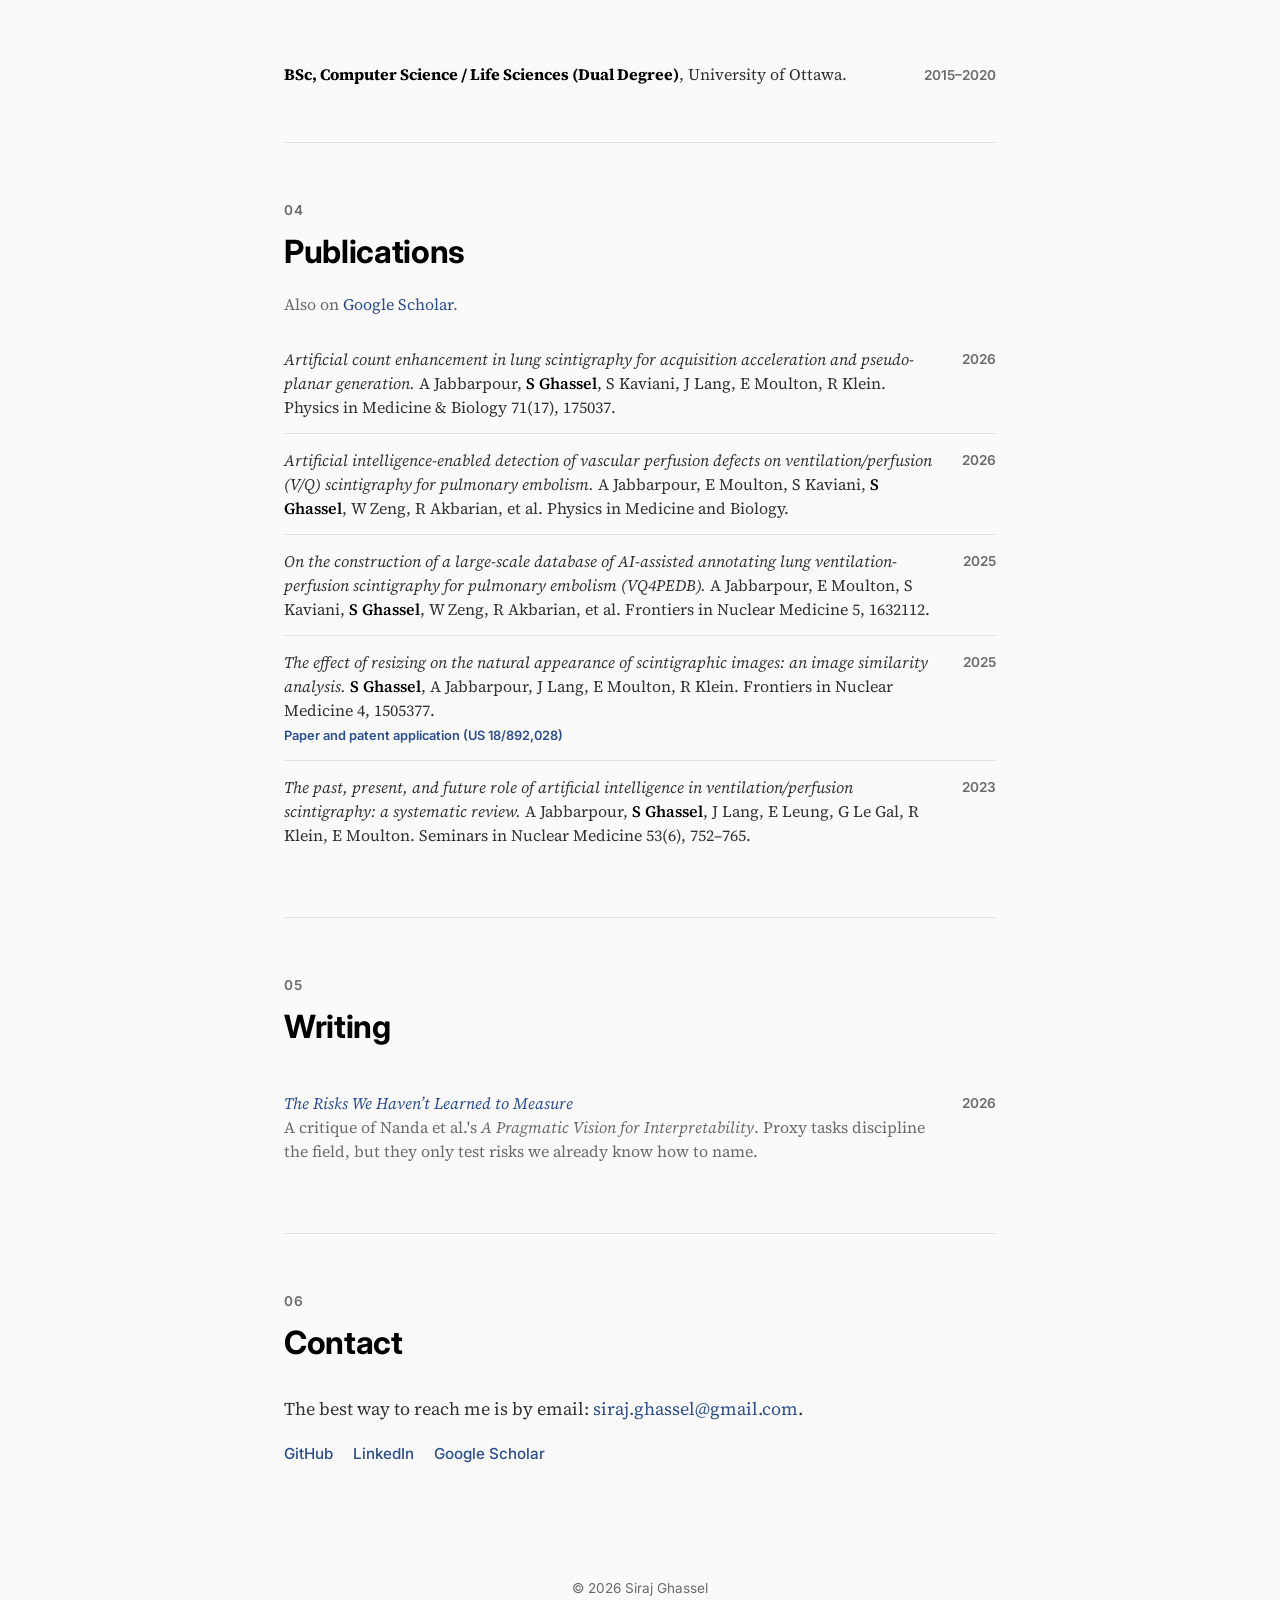
==== commit 2c0ff4a3: "Remove Projects section, add Writing section with first post Co-Authored-By: Claude Sonnet 5.5 <nore" ====
--- a/index.html
+++ b/index.html
@@ -28,8 +28,8 @@
       <a href="#about">About</a>
       <a href="#experience">Experience</a>
       <a href="#education">Education</a>
-      <a href="#projects">Projects</a>
       <a href="#publications">Publications</a>
+      <a href="#writing">Writing</a>
       <a href="#contact">Contact</a>
     </nav>
   </header>
@@ -76,14 +76,8 @@
       </ul>
     </section>
 
-    <section id="projects">
+    <section id="publications">
       <p class="num">04</p>
-      <h2>Projects</h2>
-      <!-- TODO: add projects -->
-    </section>
-
-    <section id="publications">
-      <p class="num">05</p>
       <h2>Publications</h2>
       <p class="meta-line">Also on <a href="https://scholar.google.com/citations?hl=en&amp;user=RYh_AkIAAAAJ" target="_blank" rel="noopener noreferrer">Google Scholar</a>.</p>
       <ul class="pubs">
@@ -92,6 +86,14 @@
         <li><span class="year">2025</span><div><i>On the construction of a large-scale database of AI-assisted annotating lung ventilation-perfusion scintigraphy for pulmonary embolism (VQ4PEDB).</i> A Jabbarpour, E Moulton, S Kaviani, <b>S Ghassel</b>, W Zeng, R Akbarian, et al. Frontiers in Nuclear Medicine 5, 1632112.</div></li>
         <li><span class="year">2025</span><div><i>The effect of resizing on the natural appearance of scintigraphic images: an image similarity analysis.</i> <b>S Ghassel</b>, A Jabbarpour, J Lang, E Moulton, R Klein. Frontiers in Nuclear Medicine 4, 1505377.<br><span class="tag">Paper and patent application (US 18/892,028)</span></div></li>
         <li><span class="year">2023</span><div><i>The past, present, and future role of artificial intelligence in ventilation/perfusion scintigraphy: a systematic review.</i> A Jabbarpour, <b>S Ghassel</b>, J Lang, E Leung, G Le Gal, R Klein, E Moulton. Seminars in Nuclear Medicine 53(6), 752&ndash;765.</div></li>
+      </ul>
+    </section>
+
+    <section id="writing">
+      <p class="num">05</p>
+      <h2>Writing</h2>
+      <ul class="pubs">
+        <li><span class="year">2026</span><div><a href="writing/pragmatic-interpretability.html"><i>The Risks We Haven&rsquo;t Learned to Measure</i></a><br><span class="detail">A critique of Nanda et al.'s <i>A Pragmatic Vision for Interpretability</i>. Proxy tasks discipline the field, but they only test risks we already know how to name.</span></div></li>
       </ul>
     </section>
 
--- a/style.css
+++ b/style.css
@@ -157,3 +157,12 @@
   .edu-dates { grid-column: 2; grid-row: 1; text-align: right; font-size: 0.78rem; }
     h2 { font-size: 1.6rem; }
 }
+
+/* Writing posts */
+.post { padding-top: 56px; }
+.post h1 { font-family: var(--sans); color: var(--strong); font-size: 2.1rem; line-height: 1.25; letter-spacing: -0.01em; margin: 8px 0 12px; }
+.post .post-meta { font-family: var(--sans); color: var(--muted); font-size: 0.9rem; margin: 0 0 8px; }
+.post .note { color: var(--muted); font-size: 1rem; border-left: 3px solid var(--line); padding-left: 16px; margin: 24px 0 32px; }
+.post p { margin: 0 0 1.2em; }
+.back { font-family: var(--sans); font-size: 0.95rem; font-weight: 500; }
+@media (max-width: 640px) { .post h1 { font-size: 1.7rem; } }
